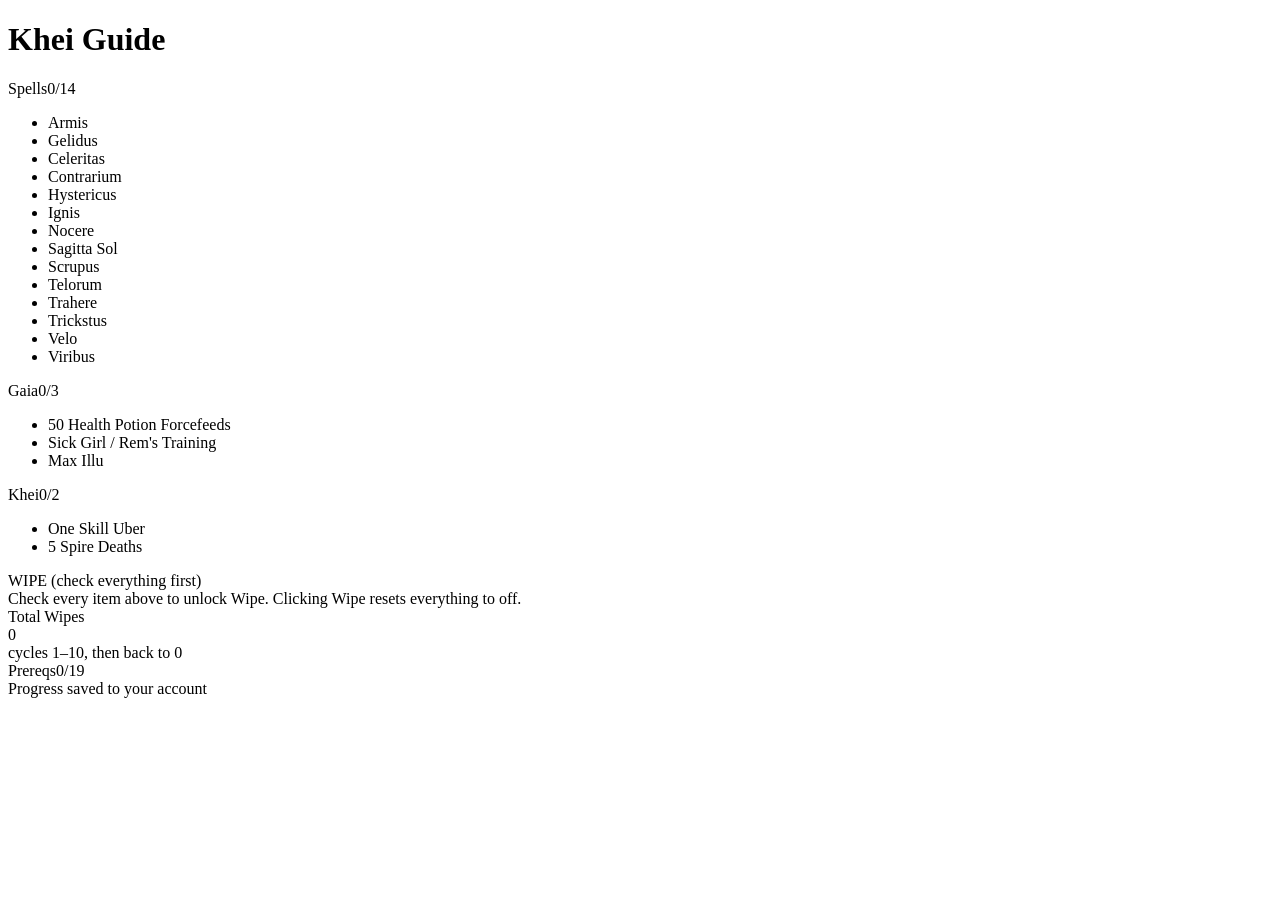
==== index.html @ f72c1b97 "Update index.html" ====
<!DOCTYPE html>
<html lang="en">
<head>
<meta charset="UTF-8">
<title>Khei Guide</title>
<link rel="stylesheet" href="style.css">
</head>
<body>
<div class="page">
  <h1>Khei Guide</h1>
  <div class="layout">

    <div class="card">
      <div class="card-header"><span>Spells</span><span id="spellsCount">0/0</span></div>
      <ul class="rows" id="spellsList"></ul>
    </div>

    <div class="card">
      <div class="card-header"><span>Gaia</span><span id="gaiaCount">0/0</span></div>
      <ul class="rows" id="gaiaList"></ul>
    </div>

    <div class="card">
      <div class="card-header"><span>Khei</span><span id="kheiCount">0/0</span></div>
      <ul class="rows" id="kheiList"></ul>
      <div class="row wipe-row disabled" id="wipeRow">
        <span class="label">WIPE (check everything first)</span>
        <div class="checkbox" id="wipeBox"></div>
      </div>
      <div class="hint">Check every item above to unlock Wipe. Clicking Wipe resets everything to off.</div>
    </div>

    <div class="counter-card">
      <div class="cap">Total Wipes</div>
      <div class="counter-num" id="wipeCounter">0</div>
      <div class="counter-sub">cycles 1&ndash;10, then back to 0</div>
      <div class="progress-wrap">
        <div class="progress-label"><span>Prereqs</span><span id="progressText">0/0</span></div>
        <div class="bar-bg"><div class="bar-fill" id="progressBar"></div></div>
      </div>
      <div class="save-status" id="saveStatus">Loading...</div>
    </div>

  </div>
</div>

<script>
  const spells = [
    ["Armis", false], ["Gelidus", false], ["Celeritas", false], ["Contrarium", false],
    ["Hystericus", false], ["Ignis", false], ["Nocere", false], ["Sagitta Sol", false],
    ["Scrupus", false], ["Telorum", false], ["Trahere", false], ["Trickstus", false],
    ["Velo", false], ["Viribus", false]
  ];
  const gaia = [
    ["50 Health Potion Forcefeeds", false],
    ["Sick Girl / Rem's Training", false],
    ["Max Illu", false]
  ];
  const khei = [
    ["One Skill Uber", false],
    ["5 Spire Deaths", false]
  ];

  let wipeCount = 0;
  const STORAGE_KEY = "khei-guide-state";
  let saveTimer = null;

  function scheduleSave(){
    clearTimeout(saveTimer);
    setStatus("Saving...");
    saveTimer = setTimeout(saveState, 250);
  }

  async function saveState(){
    const state = { spells, gaia, khei, wipeCount };
    try{
      const result = await window.storage.set(STORAGE_KEY, JSON.stringify(state), false);
      setStatus(result ? "Progress saved" : "Save failed - will retry on next change");
    }catch(e){
      console.error("Save failed:", e);
      setStatus("Save failed - will retry on next change");
    }
  }

  async function loadState(){
    try{
      const result = await window.storage.get(STORAGE_KEY, false);
      if(result && result.value){
        const state = JSON.parse(result.value);
        applyLoaded(spells, state.spells);
        applyLoaded(gaia, state.gaia);
        applyLoaded(khei, state.khei);
        if(typeof state.wipeCount === "number") wipeCount = state.wipeCount;
      }
    }catch(e){
      // no saved state yet for this person, or fetch failed - start fresh
      console.log("No saved state found, starting fresh.");
    }
  }

  function applyLoaded(target, saved){
    if(!Array.isArray(saved)) return;
    saved.forEach(([name, checked]) => {
      const match = target.find(i => i[0] === name);
      if(match) match[1] = !!checked;
    });
  }

  function buildList(containerId, items, countId){
    const ul = document.getElementById(containerId);
    items.forEach((item, idx) => {
      const li = document.createElement("li");
      li.className = "row" + (item[1] ? " checked" : "");
      li.dataset.idx = idx;
      li.innerHTML = `<span class="label">${item[0]}</span><div class="checkbox"></div>`;
      li.addEventListener("click", () => {
        item[1] = !item[1];
        li.classList.toggle("checked", item[1]);
        refresh();
        scheduleSave();
      });
      ul.appendChild(li);
    });
    updateCount(items, countId);
  }

  function updateCount(items, countId){
    const done = items.filter(i => i[1]).length;
    document.getElementById(countId).textContent = `${done}/${items.length}`;
  }

  function allChecked(){
    return spells.every(i => i[1]) && gaia.every(i => i[1]) && khei.every(i => i[1]);
  }

  function totalPrereqs(){
    return spells.length + gaia.length + khei.length;
  }
  function doneCount(){
    return spells.filter(i=>i[1]).length + gaia.filter(i=>i[1]).length + khei.filter(i=>i[1]).length;
  }

  function refresh(){
    updateCount(spells, "spellsCount");
    updateCount(gaia, "gaiaCount");
    updateCount(khei, "kheiCount");

    const wipeRow = document.getElementById("wipeRow");
    const ready = allChecked();
    wipeRow.classList.toggle("disabled", !ready);
    wipeRow.classList.toggle("ready", ready);

    const done = doneCount();
    const total = totalPrereqs();
    document.getElementById("progressText").textContent = `${done}/${total}`;
    document.getElementById("progressBar").style.width = (total ? (done/total*100) : 0) + "%";
  }

  document.getElementById("wipeRow").addEventListener("click", () => {
    if (!allChecked()) return;

    // reset everything
    [...spells, ...gaia, ...khei].forEach(item => item[1] = false);
    document.querySelectorAll(".rows .row").forEach(li => li.classList.remove("checked"));

    // increment counter, wrap 1-10 -> 0
    wipeCount = wipeCount + 1;
    if (wipeCount > 10) wipeCount = 0;
    const counterEl = document.getElementById("wipeCounter");
    counterEl.textContent = wipeCount;
    counterEl.classList.remove("flash");
    void counterEl.offsetWidth; // restart animation
    counterEl.classList.add("flash");

    refresh();
    scheduleSave();
  });

  function setStatus(text){
    const el = document.getElementById("saveStatus");
    if(el) el.textContent = text;
  }

  async function init(){
    setStatus("Loading your progress...");
    await loadState();

    buildList("spellsList", spells, "spellsCount");
    buildList("gaiaList", gaia, "gaiaCount");
    buildList("kheiList", khei, "kheiCount");
    document.getElementById("wipeCounter").textContent = wipeCount;
    refresh();
    setStatus("Progress saved to your account");
  }

  init();
</script>
</body>
</html>
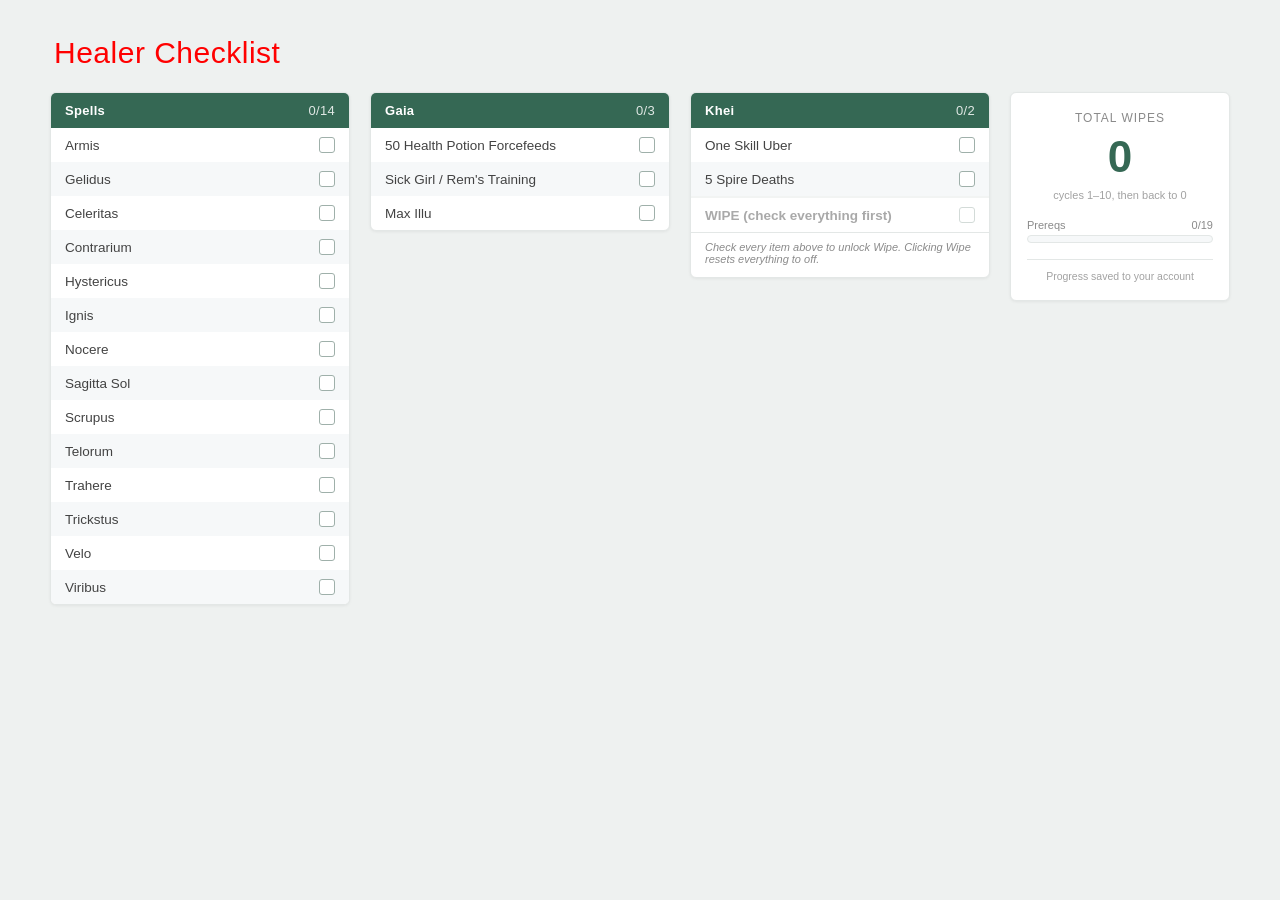
==== commit 8c87b2f8: "Update index.html" ====
--- a/index.html
+++ b/index.html
@@ -2,12 +2,12 @@
 <html lang="en">
 <head>
 <meta charset="UTF-8">
-<title>Khei Guide</title>
+<title>Healer Checklist</title>
 <link rel="stylesheet" href="style.css">
 </head>
 <body>
 <div class="page">
-  <h1>Khei Guide</h1>
+  <h1>Healer Checklist</h1>
   <div class="layout">
 
     <div class="card">
--- a/style.css
+++ b/style.css
@@ -0,0 +1,193 @@
+:root{
+  --teal: #356854;
+  --teal-dark: #2a5344;
+  --red: #ff0000;
+  --gray-text: #434343;
+  --stripe: #f6f8f9;
+  --border: #e3e7e6;
+  --gold: #c8963e;
+}
+*{box-sizing:border-box;}
+body{
+  margin:0;
+  padding:36px 24px 60px;
+  background:#eef1f0;
+  font-family: Arial, Helvetica, sans-serif;
+  color: var(--gray-text);
+  display:flex;
+  justify-content:center;
+}
+.page{
+  width:100%;
+  max-width:1180px;
+}
+h1{
+  color:var(--red);
+  font-size:30px;
+  font-weight:400;
+  margin:0 0 22px 4px;
+  letter-spacing:0.5px;
+}
+.layout{
+  display:grid;
+  grid-template-columns: 1fr 1fr 1fr 220px;
+  gap:20px;
+  align-items:start;
+}
+@media (max-width: 980px){
+  .layout{ grid-template-columns: 1fr; }
+}
+.card{
+  background:#fff;
+  border:1px solid var(--border);
+  border-radius:6px;
+  overflow:hidden;
+  box-shadow: 0 1px 3px rgba(0,0,0,0.06);
+}
+.card-header{
+  background:var(--teal);
+  color:#fff;
+  font-size:13px;
+  font-weight:bold;
+  letter-spacing:0.3px;
+  padding:10px 14px;
+  display:flex;
+  justify-content:space-between;
+}
+.card-header span:last-child{
+  opacity:0.85;
+  font-weight:normal;
+}
+ul.rows{
+  list-style:none;
+  margin:0;
+  padding:0;
+}
+.row{
+  display:flex;
+  align-items:center;
+  justify-content:space-between;
+  padding:9px 14px;
+  font-size:13.5px;
+  cursor:pointer;
+  user-select:none;
+}
+.row:nth-child(even){ background:var(--stripe); }
+.row:hover{ background:#eaf1ee; }
+.row.checked .label{ color:#7c8b86; text-decoration: line-through; }
+.checkbox{
+  width:16px;
+  height:16px;
+  border:1.5px solid #9fb0aa;
+  border-radius:3px;
+  flex-shrink:0;
+  margin-left:10px;
+  position:relative;
+  background:#fff;
+  transition: background .12s ease, border-color .12s ease;
+}
+.row.checked .checkbox{
+  background:var(--teal);
+  border-color:var(--teal);
+}
+.row.checked .checkbox::after{
+  content:"";
+  position:absolute;
+  left:4px; top:1px;
+  width:5px; height:9px;
+  border:solid #fff;
+  border-width:0 2px 2px 0;
+  transform:rotate(45deg);
+}
+.label{ flex:1; padding-right:8px; }
+
+/* Wipe row styling */
+.wipe-row{
+  border-top:2px solid var(--border);
+  font-weight:bold;
+}
+.wipe-row .label{ color:var(--gray-text); }
+.wipe-row.disabled{
+  cursor:not-allowed;
+  opacity:0.45;
+}
+.wipe-row.disabled:hover{ background:inherit; }
+.wipe-row.ready .checkbox{
+  border-color: var(--gold);
+}
+.wipe-row.ready:hover{ background:#fff6e6; }
+
+.hint{
+  font-size:11px;
+  padding:8px 14px 12px;
+  color:#8a8a8a;
+  font-style:italic;
+  border-top:1px solid var(--border);
+}
+
+/* Counter panel */
+.counter-card{
+  background:#fff;
+  border:1px solid var(--border);
+  border-radius:6px;
+  padding:18px 16px;
+  text-align:center;
+  box-shadow: 0 1px 3px rgba(0,0,0,0.06);
+}
+.counter-card .cap{
+  font-size:12px;
+  text-transform:uppercase;
+  letter-spacing:1px;
+  color:#8a8a8a;
+  margin-bottom:10px;
+}
+.counter-num{
+  font-size:44px;
+  font-weight:bold;
+  color:var(--teal);
+  line-height:1;
+}
+.counter-sub{
+  font-size:11px;
+  color:#a2a2a2;
+  margin-top:10px;
+}
+.progress-wrap{
+  margin-top:18px;
+  text-align:left;
+}
+.progress-label{
+  font-size:11px;
+  color:#8a8a8a;
+  margin-bottom:4px;
+  display:flex;
+  justify-content:space-between;
+}
+.bar-bg{
+  height:8px;
+  background:var(--stripe);
+  border-radius:4px;
+  overflow:hidden;
+  border:1px solid var(--border);
+}
+.bar-fill{
+  height:100%;
+  background:var(--teal);
+  width:0%;
+  transition: width .2s ease;
+}
+.flash{
+  animation: flashpop .5s ease;
+}
+.save-status{
+  margin-top:16px;
+  font-size:10.5px;
+  color:#a2a2a2;
+  border-top:1px solid var(--border);
+  padding-top:10px;
+}
+@keyframes flashpop{
+  0%{ transform:scale(1); }
+  30%{ transform:scale(1.18); color:var(--gold); }
+  100%{ transform:scale(1); }
+}
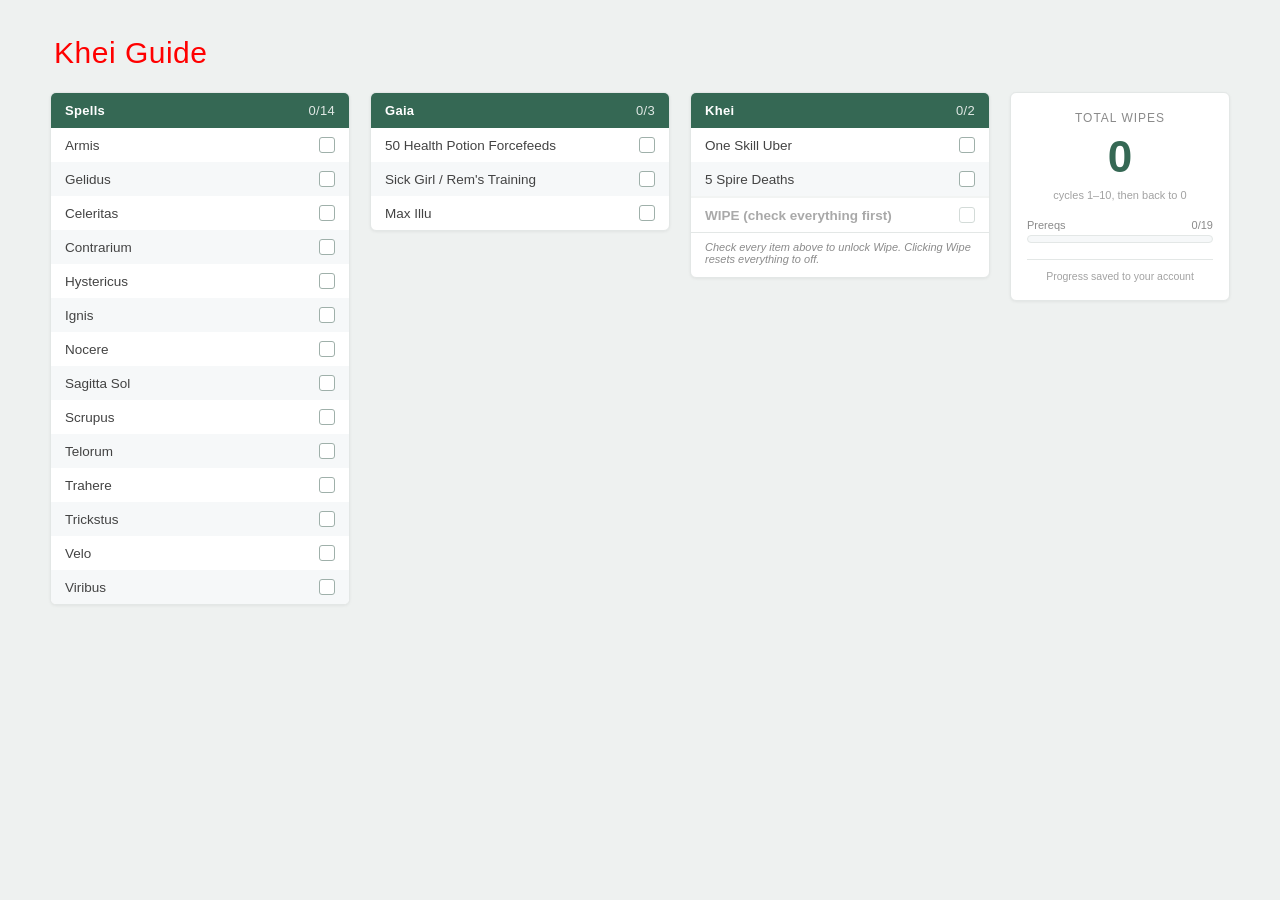
==== commit 6c70061b: "Update index.html" ====
--- a/index.html
+++ b/index.html
@@ -2,12 +2,12 @@
 <html lang="en">
 <head>
 <meta charset="UTF-8">
-<title>Healer Checklist</title>
+<title>Khei Guide</title>
 <link rel="stylesheet" href="style.css">
 </head>
 <body>
 <div class="page">
-  <h1>Healer Checklist</h1>
+  <h1>Khei Guide</h1>
   <div class="layout">
 
     <div class="card">
@@ -71,29 +71,29 @@
     saveTimer = setTimeout(saveState, 250);
   }
 
-  async function saveState(){
+  function saveState(){
     const state = { spells, gaia, khei, wipeCount };
     try{
-      const result = await window.storage.set(STORAGE_KEY, JSON.stringify(state), false);
-      setStatus(result ? "Progress saved" : "Save failed - will retry on next change");
+      localStorage.setItem(STORAGE_KEY, JSON.stringify(state));
+      setStatus("Progress saved");
     }catch(e){
       console.error("Save failed:", e);
       setStatus("Save failed - will retry on next change");
     }
   }
 
-  async function loadState(){
+  function loadState(){
     try{
-      const result = await window.storage.get(STORAGE_KEY, false);
-      if(result && result.value){
-        const state = JSON.parse(result.value);
+      const raw = localStorage.getItem(STORAGE_KEY);
+      if(raw){
+        const state = JSON.parse(raw);
         applyLoaded(spells, state.spells);
         applyLoaded(gaia, state.gaia);
         applyLoaded(khei, state.khei);
         if(typeof state.wipeCount === "number") wipeCount = state.wipeCount;
       }
     }catch(e){
-      // no saved state yet for this person, or fetch failed - start fresh
+      // no saved state yet for this browser, or parse failed - start fresh
       console.log("No saved state found, starting fresh.");
     }
   }
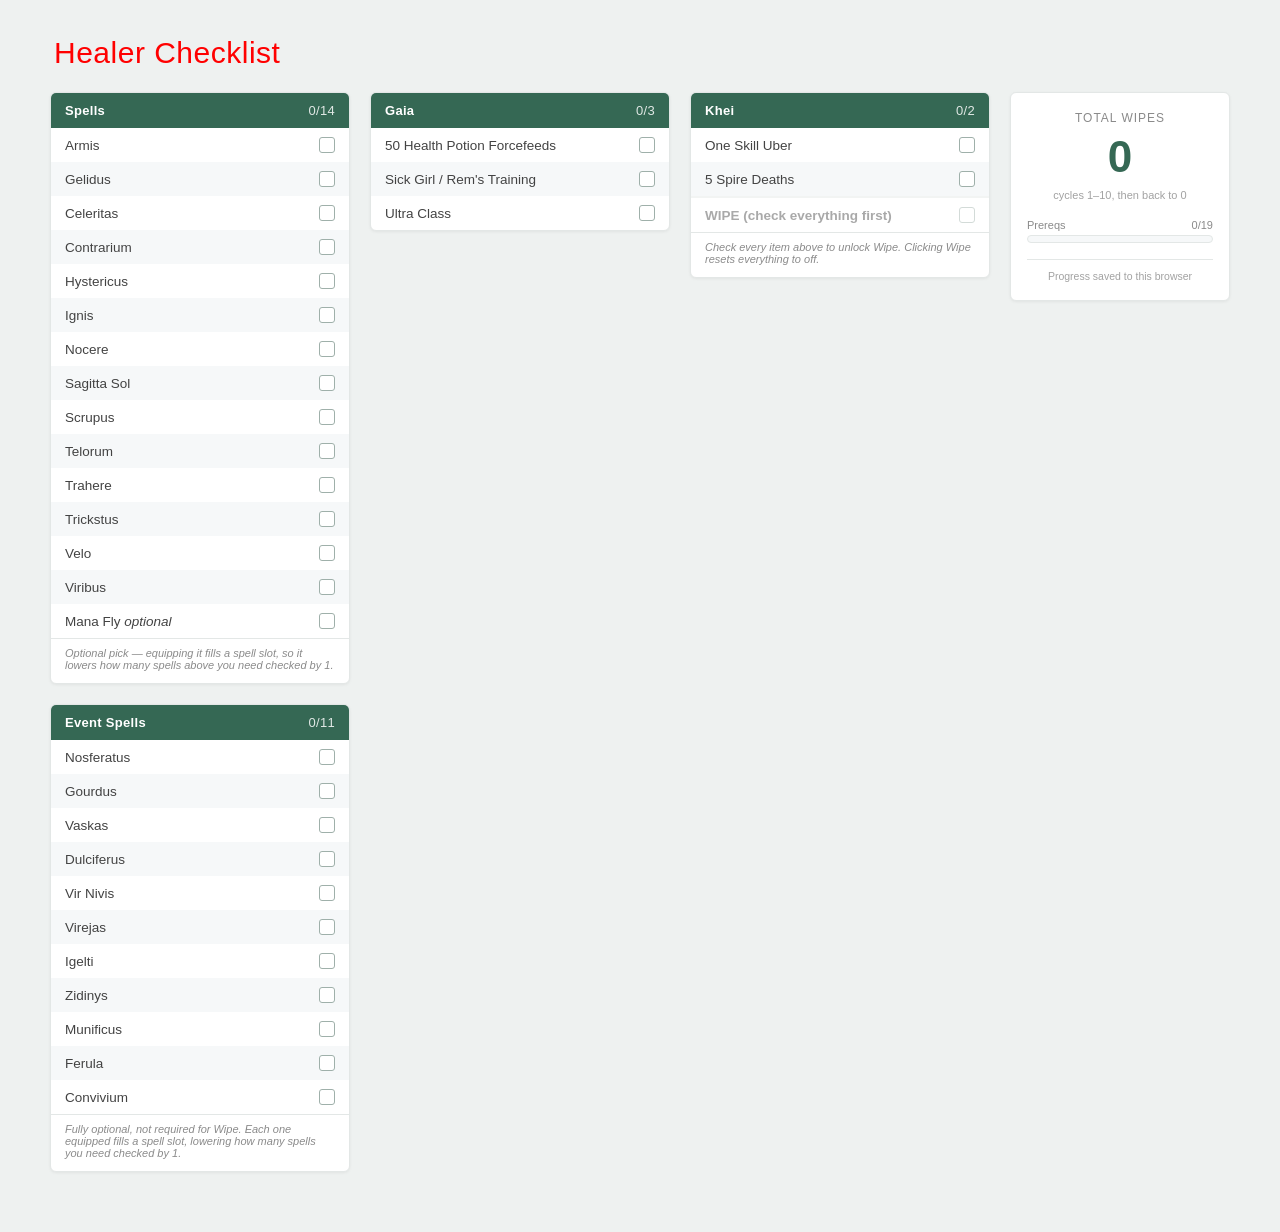
==== commit 2b4d831a: "Update index.html" ====
--- a/index.html
+++ b/index.html
@@ -2,25 +2,30 @@
 <html lang="en">
 <head>
 <meta charset="UTF-8">
-<title>Khei Guide</title>
+<title>Healer Checklist</title>
 <link rel="stylesheet" href="style.css">
 </head>
 <body>
 <div class="page">
-  <h1>Khei Guide</h1>
+  <h1>Healer Checklist</h1>
   <div class="layout">
 
-    <div class="card">
+    <div class="card card-spells">
       <div class="card-header"><span>Spells</span><span id="spellsCount">0/0</span></div>
       <ul class="rows" id="spellsList"></ul>
-    </div>
-
-    <div class="card">
+      <div class="row optional-row" id="manaFlyRow">
+        <span class="label">Mana Fly <em class="badge">optional</em></span>
+        <div class="checkbox" id="manaFlyBox"></div>
+      </div>
+      <div class="hint">Optional pick — equipping it fills a spell slot, so it lowers how many spells above you need checked by 1.</div>
+    </div>
+
+    <div class="card card-gaia">
       <div class="card-header"><span>Gaia</span><span id="gaiaCount">0/0</span></div>
       <ul class="rows" id="gaiaList"></ul>
     </div>
 
-    <div class="card">
+    <div class="card card-khei">
       <div class="card-header"><span>Khei</span><span id="kheiCount">0/0</span></div>
       <ul class="rows" id="kheiList"></ul>
       <div class="row wipe-row disabled" id="wipeRow">
@@ -41,6 +46,12 @@
       <div class="save-status" id="saveStatus">Loading...</div>
     </div>
 
+    <div class="card card-event-spells">
+      <div class="card-header"><span>Event Spells</span><span id="eventSpellsCount">0/0</span></div>
+      <ul class="rows" id="eventSpellsList"></ul>
+      <div class="hint">Fully optional, not required for Wipe. Each one equipped fills a spell slot, lowering how many spells you need checked by 1.</div>
+    </div>
+
   </div>
 </div>
 
@@ -54,15 +65,30 @@
   const gaia = [
     ["50 Health Potion Forcefeeds", false],
     ["Sick Girl / Rem's Training", false],
-    ["Max Illu", false]
+    ["Ultra Class", false]
   ];
   const khei = [
     ["One Skill Uber", false],
     ["5 Spire Deaths", false]
   ];
-
+  const eventSpells = [
+    ["Nosferatus", false],
+    ["Gourdus", false],
+    ["Vaskas", false],
+    ["Dulciferus", false],
+    ["Vir Nivis", false],
+    ["Virejas", false],
+    ["Igelti", false],
+    ["Zidinys", false],
+    ["Munificus", false],
+    ["Ferula", false],
+    ["Convivium", false]
+  ];
+
+  const BASE_SPELL_SLOTS = spells.length; // 14 - full loadout size
+  let manaFly = false;
   let wipeCount = 0;
-  const STORAGE_KEY = "khei-guide-state";
+  const STORAGE_KEY = "healer-checklist-state";
   let saveTimer = null;
 
   function scheduleSave(){
@@ -72,7 +98,7 @@
   }
 
   function saveState(){
-    const state = { spells, gaia, khei, wipeCount };
+    const state = { spells, gaia, khei, eventSpells, manaFly, wipeCount };
     try{
       localStorage.setItem(STORAGE_KEY, JSON.stringify(state));
       setStatus("Progress saved");
@@ -90,6 +116,8 @@
         applyLoaded(spells, state.spells);
         applyLoaded(gaia, state.gaia);
         applyLoaded(khei, state.khei);
+        applyLoaded(eventSpells, state.eventSpells);
+        if(typeof state.manaFly === "boolean") manaFly = state.manaFly;
         if(typeof state.wipeCount === "number") wipeCount = state.wipeCount;
       }
     }catch(e){
@@ -99,14 +127,14 @@
   }
 
   function applyLoaded(target, saved){
-    if(!Array.isArray(saved)) return;
+    if(!Array.isArray(target) || !Array.isArray(saved)) return;
     saved.forEach(([name, checked]) => {
       const match = target.find(i => i[0] === name);
       if(match) match[1] = !!checked;
     });
   }
 
-  function buildList(containerId, items, countId){
+  function buildList(containerId, items, countId, onToggle){
     const ul = document.getElementById(containerId);
     items.forEach((item, idx) => {
       const li = document.createElement("li");
@@ -118,6 +146,7 @@
         li.classList.toggle("checked", item[1]);
         refresh();
         scheduleSave();
+        if(onToggle) onToggle();
       });
       ul.appendChild(li);
     });
@@ -129,21 +158,42 @@
     document.getElementById(countId).textContent = `${done}/${items.length}`;
   }
 
+  // how many event spells / mana fly are eating into the 14 base slots
+  function slotsUsedElsewhere(){
+    return eventSpells.filter(i => i[1]).length + (manaFly ? 1 : 0);
+  }
+
+  function requiredBaseCount(){
+    return Math.max(0, BASE_SPELL_SLOTS - slotsUsedElsewhere());
+  }
+
+  function baseCheckedCount(){
+    return spells.filter(i => i[1]).length;
+  }
+
   function allChecked(){
-    return spells.every(i => i[1]) && gaia.every(i => i[1]) && khei.every(i => i[1]);
+    return baseCheckedCount() >= requiredBaseCount()
+      && gaia.every(i => i[1])
+      && khei.every(i => i[1]);
   }
 
   function totalPrereqs(){
-    return spells.length + gaia.length + khei.length;
+    return requiredBaseCount() + gaia.length + khei.length;
   }
   function doneCount(){
-    return spells.filter(i=>i[1]).length + gaia.filter(i=>i[1]).length + khei.filter(i=>i[1]).length;
+    const baseDone = Math.min(baseCheckedCount(), requiredBaseCount());
+    return baseDone + gaia.filter(i=>i[1]).length + khei.filter(i=>i[1]).length;
   }
 
   function refresh(){
-    updateCount(spells, "spellsCount");
+    const required = requiredBaseCount();
+    document.getElementById("spellsCount").textContent = `${baseCheckedCount()}/${required}`;
     updateCount(gaia, "gaiaCount");
     updateCount(khei, "kheiCount");
+    updateCount(eventSpells, "eventSpellsCount");
+
+    const manaFlyRow = document.getElementById("manaFlyRow");
+    manaFlyRow.classList.toggle("checked", manaFly);
 
     const wipeRow = document.getElementById("wipeRow");
     const ready = allChecked();
@@ -153,15 +203,23 @@
     const done = doneCount();
     const total = totalPrereqs();
     document.getElementById("progressText").textContent = `${done}/${total}`;
-    document.getElementById("progressBar").style.width = (total ? (done/total*100) : 0) + "%";
-  }
+    document.getElementById("progressBar").style.width = (total ? (done/total*100) : 100) + "%";
+  }
+
+  document.getElementById("manaFlyRow").addEventListener("click", () => {
+    manaFly = !manaFly;
+    refresh();
+    scheduleSave();
+  });
 
   document.getElementById("wipeRow").addEventListener("click", () => {
     if (!allChecked()) return;
 
-    // reset everything
-    [...spells, ...gaia, ...khei].forEach(item => item[1] = false);
+    // reset everything (event spells and mana fly reset too, since it's a full loadout wipe)
+    [...spells, ...gaia, ...khei, ...eventSpells].forEach(item => item[1] = false);
+    manaFly = false;
     document.querySelectorAll(".rows .row").forEach(li => li.classList.remove("checked"));
+    document.getElementById("manaFlyRow").classList.remove("checked");
 
     // increment counter, wrap 1-10 -> 0
     wipeCount = wipeCount + 1;
@@ -181,16 +239,17 @@
     if(el) el.textContent = text;
   }
 
-  async function init(){
+  function init(){
     setStatus("Loading your progress...");
-    await loadState();
+    loadState();
 
     buildList("spellsList", spells, "spellsCount");
     buildList("gaiaList", gaia, "gaiaCount");
     buildList("kheiList", khei, "kheiCount");
+    buildList("eventSpellsList", eventSpells, "eventSpellsCount");
     document.getElementById("wipeCounter").textContent = wipeCount;
     refresh();
-    setStatus("Progress saved to your account");
+    setStatus("Progress saved to this browser");
   }
 
   init();
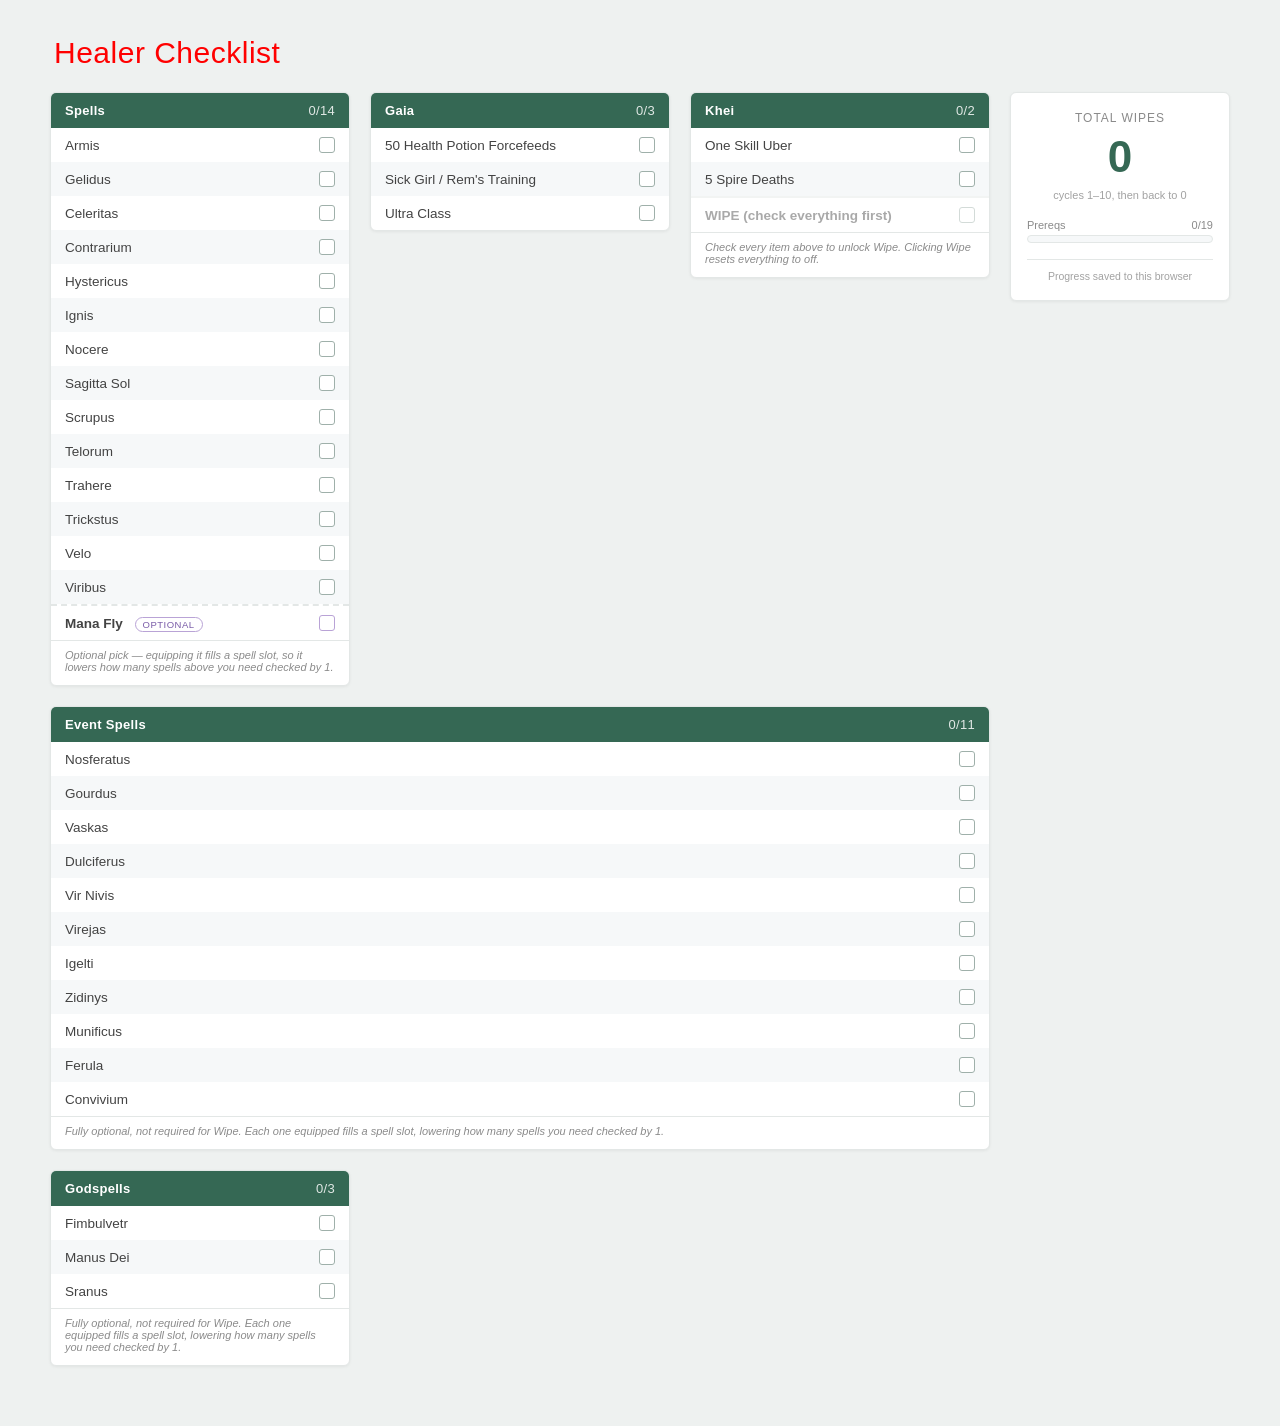
==== commit ec66ff98: "Update index.html" ====
--- a/index.html
+++ b/index.html
@@ -49,6 +49,12 @@
     <div class="card card-event-spells">
       <div class="card-header"><span>Event Spells</span><span id="eventSpellsCount">0/0</span></div>
       <ul class="rows" id="eventSpellsList"></ul>
+      <div class="hint">Fully optional, not required for Wipe. Each one equipped fills a spell slot, lowering how many spells you need checked by 1.</div>
+    </div>
+
+    <div class="card card-godspells">
+      <div class="card-header"><span>Godspells</span><span id="godspellsCount">0/0</span></div>
+      <ul class="rows" id="godspellsList"></ul>
       <div class="hint">Fully optional, not required for Wipe. Each one equipped fills a spell slot, lowering how many spells you need checked by 1.</div>
     </div>
 
@@ -84,6 +90,11 @@
     ["Ferula", false],
     ["Convivium", false]
   ];
+  const godspells = [
+    ["Fimbulvetr", false],
+    ["Manus Dei", false],
+    ["Sranus", false]
+  ];
 
   const BASE_SPELL_SLOTS = spells.length; // 14 - full loadout size
   let manaFly = false;
@@ -98,7 +109,7 @@
   }
 
   function saveState(){
-    const state = { spells, gaia, khei, eventSpells, manaFly, wipeCount };
+    const state = { spells, gaia, khei, eventSpells, godspells, manaFly, wipeCount };
     try{
       localStorage.setItem(STORAGE_KEY, JSON.stringify(state));
       setStatus("Progress saved");
@@ -117,6 +128,7 @@
         applyLoaded(gaia, state.gaia);
         applyLoaded(khei, state.khei);
         applyLoaded(eventSpells, state.eventSpells);
+        applyLoaded(godspells, state.godspells);
         if(typeof state.manaFly === "boolean") manaFly = state.manaFly;
         if(typeof state.wipeCount === "number") wipeCount = state.wipeCount;
       }
@@ -158,9 +170,9 @@
     document.getElementById(countId).textContent = `${done}/${items.length}`;
   }
 
-  // how many event spells / mana fly are eating into the 14 base slots
+  // how many event spells / godspells / mana fly are eating into the 14 base slots
   function slotsUsedElsewhere(){
-    return eventSpells.filter(i => i[1]).length + (manaFly ? 1 : 0);
+    return eventSpells.filter(i => i[1]).length + godspells.filter(i => i[1]).length + (manaFly ? 1 : 0);
   }
 
   function requiredBaseCount(){
@@ -191,6 +203,7 @@
     updateCount(gaia, "gaiaCount");
     updateCount(khei, "kheiCount");
     updateCount(eventSpells, "eventSpellsCount");
+    updateCount(godspells, "godspellsCount");
 
     const manaFlyRow = document.getElementById("manaFlyRow");
     manaFlyRow.classList.toggle("checked", manaFly);
@@ -215,8 +228,8 @@
   document.getElementById("wipeRow").addEventListener("click", () => {
     if (!allChecked()) return;
 
-    // reset everything (event spells and mana fly reset too, since it's a full loadout wipe)
-    [...spells, ...gaia, ...khei, ...eventSpells].forEach(item => item[1] = false);
+    // reset everything (event spells, godspells, and mana fly reset too, since it's a full loadout wipe)
+    [...spells, ...gaia, ...khei, ...eventSpells, ...godspells].forEach(item => item[1] = false);
     manaFly = false;
     document.querySelectorAll(".rows .row").forEach(li => li.classList.remove("checked"));
     document.getElementById("manaFlyRow").classList.remove("checked");
@@ -247,6 +260,7 @@
     buildList("gaiaList", gaia, "gaiaCount");
     buildList("kheiList", khei, "kheiCount");
     buildList("eventSpellsList", eventSpells, "eventSpellsCount");
+    buildList("godspellsList", godspells, "godspellsCount");
     document.getElementById("wipeCounter").textContent = wipeCount;
     refresh();
     setStatus("Progress saved to this browser");
--- a/style.css
+++ b/style.css
@@ -31,11 +31,21 @@
 .layout{
   display:grid;
   grid-template-columns: 1fr 1fr 1fr 220px;
+  grid-auto-rows: auto;
   gap:20px;
   align-items:start;
 }
+.card-spells{ grid-column: 1; grid-row: 1; }
+.card-gaia{ grid-column: 2; grid-row: 1; }
+.card-khei{ grid-column: 3; grid-row: 1; }
+.counter-card{ grid-column: 4; grid-row: 1 / span 2; }
+.card-event-spells{ grid-column: 1 / span 3; grid-row: 2; }
 @media (max-width: 980px){
   .layout{ grid-template-columns: 1fr; }
+  .card-spells, .card-gaia, .card-khei, .counter-card, .card-event-spells{
+    grid-column: auto;
+    grid-row: auto;
+  }
 }
 .card{
   background:#fff;
@@ -125,6 +135,31 @@
   border-top:1px solid var(--border);
 }
 
+/* Optional rows: Mana Fly, Event Spells */
+.optional-row{
+  border-top:2px dashed var(--border);
+  font-weight:bold;
+}
+.optional-row .checkbox{
+  border-color:#b9a3d6;
+}
+.optional-row.checked .checkbox{
+  background:#7a5ca8;
+  border-color:#7a5ca8;
+}
+.badge{
+  font-style:normal;
+  font-weight:normal;
+  font-size:9.5px;
+  text-transform:uppercase;
+  letter-spacing:0.5px;
+  color:#7a5ca8;
+  border:1px solid #b9a3d6;
+  border-radius:10px;
+  padding:1px 7px;
+  margin-left:8px;
+}
+
 /* Counter panel */
 .counter-card{
   background:#fff;
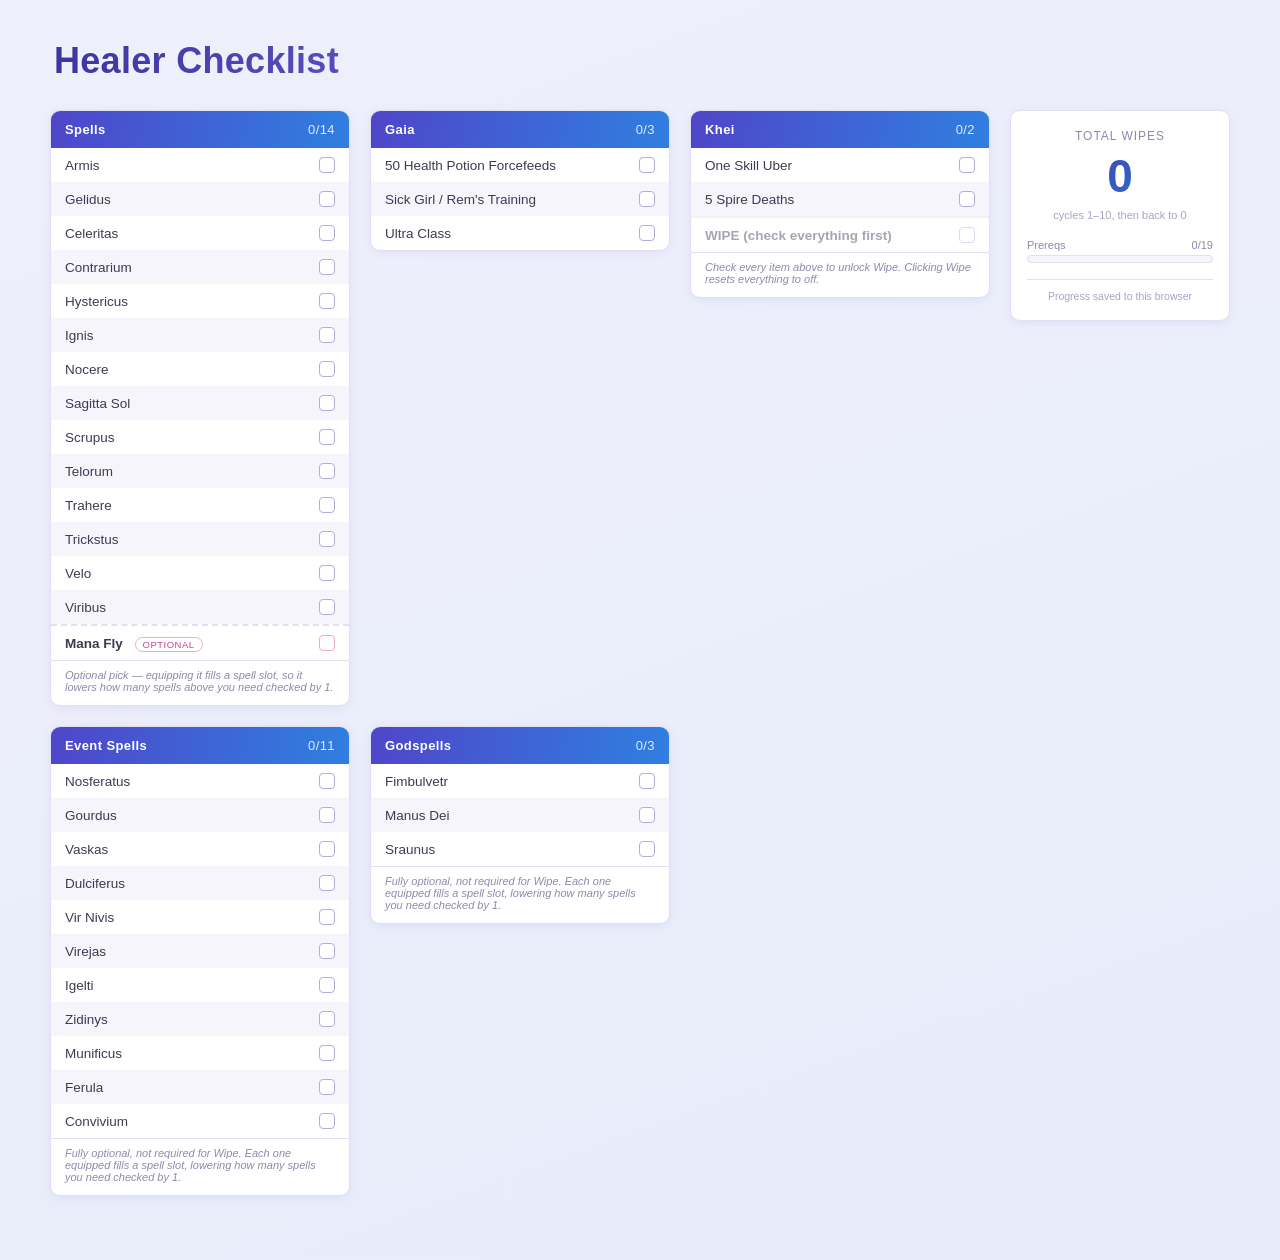
==== commit cfbd1fbe: "Update index.html" ====
--- a/index.html
+++ b/index.html
@@ -93,7 +93,7 @@
   const godspells = [
     ["Fimbulvetr", false],
     ["Manus Dei", false],
-    ["Sranus", false]
+    ["Sraunus", false]
   ];
 
   const BASE_SPELL_SLOTS = spells.length; // 14 - full loadout size
--- a/style.css
+++ b/style.css
@@ -1,18 +1,22 @@
 :root{
-  --teal: #356854;
-  --teal-dark: #2a5344;
-  --red: #ff0000;
-  --gray-text: #434343;
-  --stripe: #f6f8f9;
-  --border: #e3e7e6;
+  --primary: #4f46c9;
+  --primary-dark: #3c35a0;
+  --primary-light: #7b71e0;
+  --accent-blue: #2f7fe0;
+  --gray-text: #3d3b52;
+  --stripe: #f6f5fc;
+  --border: #e2dff2;
   --gold: #c8963e;
+  --bg-top: #eef0fb;
+  --bg-bottom: #e7ecfa;
 }
 *{box-sizing:border-box;}
 body{
   margin:0;
-  padding:36px 24px 60px;
-  background:#eef1f0;
-  font-family: Arial, Helvetica, sans-serif;
+  padding:40px 24px 64px;
+  background: linear-gradient(160deg, var(--bg-top), var(--bg-bottom));
+  min-height:100vh;
+  font-family: 'Segoe UI', 'Helvetica Neue', Arial, sans-serif;
   color: var(--gray-text);
   display:flex;
   justify-content:center;
@@ -22,11 +26,14 @@
   max-width:1180px;
 }
 h1{
-  color:var(--red);
-  font-size:30px;
-  font-weight:400;
-  margin:0 0 22px 4px;
-  letter-spacing:0.5px;
+  background: linear-gradient(90deg, var(--primary-dark), var(--primary-light) 60%, var(--accent-blue));
+  -webkit-background-clip: text;
+  background-clip: text;
+  color: transparent;
+  font-size:36px;
+  font-weight:700;
+  margin:0 0 28px 4px;
+  letter-spacing:0.3px;
 }
 .layout{
   display:grid;
@@ -39,10 +46,11 @@
 .card-gaia{ grid-column: 2; grid-row: 1; }
 .card-khei{ grid-column: 3; grid-row: 1; }
 .counter-card{ grid-column: 4; grid-row: 1 / span 2; }
-.card-event-spells{ grid-column: 1 / span 3; grid-row: 2; }
+.card-event-spells{ grid-column: 1; grid-row: 2; }
+.card-godspells{ grid-column: 2; grid-row: 2; }
 @media (max-width: 980px){
   .layout{ grid-template-columns: 1fr; }
-  .card-spells, .card-gaia, .card-khei, .counter-card, .card-event-spells{
+  .card-spells, .card-gaia, .card-khei, .counter-card, .card-event-spells, .card-godspells{
     grid-column: auto;
     grid-row: auto;
   }
@@ -50,17 +58,17 @@
 .card{
   background:#fff;
   border:1px solid var(--border);
-  border-radius:6px;
+  border-radius:10px;
   overflow:hidden;
-  box-shadow: 0 1px 3px rgba(0,0,0,0.06);
+  box-shadow: 0 2px 10px rgba(79, 70, 201, 0.08);
 }
 .card-header{
-  background:var(--teal);
+  background: linear-gradient(100deg, var(--primary), var(--accent-blue));
   color:#fff;
   font-size:13px;
   font-weight:bold;
-  letter-spacing:0.3px;
-  padding:10px 14px;
+  letter-spacing:0.4px;
+  padding:11px 14px;
   display:flex;
   justify-content:space-between;
 }
@@ -83,13 +91,13 @@
   user-select:none;
 }
 .row:nth-child(even){ background:var(--stripe); }
-.row:hover{ background:#eaf1ee; }
-.row.checked .label{ color:#7c8b86; text-decoration: line-through; }
+.row:hover{ background:#e9e7fb; }
+.row.checked .label{ color:#9691b8; text-decoration: line-through; }
 .checkbox{
   width:16px;
   height:16px;
-  border:1.5px solid #9fb0aa;
-  border-radius:3px;
+  border:1.5px solid #b3addd;
+  border-radius:4px;
   flex-shrink:0;
   margin-left:10px;
   position:relative;
@@ -97,8 +105,8 @@
   transition: background .12s ease, border-color .12s ease;
 }
 .row.checked .checkbox{
-  background:var(--teal);
-  border-color:var(--teal);
+  background: linear-gradient(135deg, var(--primary), var(--accent-blue));
+  border-color: var(--primary);
 }
 .row.checked .checkbox::after{
   content:"";
@@ -125,27 +133,27 @@
 .wipe-row.ready .checkbox{
   border-color: var(--gold);
 }
-.wipe-row.ready:hover{ background:#fff6e6; }
+.wipe-row.ready:hover{ background:#fdf3e2; }
 
 .hint{
   font-size:11px;
   padding:8px 14px 12px;
-  color:#8a8a8a;
+  color:#8d89ab;
   font-style:italic;
   border-top:1px solid var(--border);
 }
 
-/* Optional rows: Mana Fly, Event Spells */
+/* Optional rows: Mana Fly, Event Spells, Godspells */
 .optional-row{
   border-top:2px dashed var(--border);
   font-weight:bold;
 }
 .optional-row .checkbox{
-  border-color:#b9a3d6;
+  border-color:#f0a8c9;
 }
 .optional-row.checked .checkbox{
-  background:#7a5ca8;
-  border-color:#7a5ca8;
+  background: linear-gradient(135deg, #d1418f, #f0a8c9);
+  border-color:#d1418f;
 }
 .badge{
   font-style:normal;
@@ -153,8 +161,8 @@
   font-size:9.5px;
   text-transform:uppercase;
   letter-spacing:0.5px;
-  color:#7a5ca8;
-  border:1px solid #b9a3d6;
+  color:#d1418f;
+  border:1px solid #f0a8c9;
   border-radius:10px;
   padding:1px 7px;
   margin-left:8px;
@@ -164,27 +172,30 @@
 .counter-card{
   background:#fff;
   border:1px solid var(--border);
-  border-radius:6px;
+  border-radius:10px;
   padding:18px 16px;
   text-align:center;
-  box-shadow: 0 1px 3px rgba(0,0,0,0.06);
+  box-shadow: 0 2px 10px rgba(79, 70, 201, 0.08);
 }
 .counter-card .cap{
   font-size:12px;
   text-transform:uppercase;
   letter-spacing:1px;
-  color:#8a8a8a;
+  color:#8d89ab;
   margin-bottom:10px;
 }
 .counter-num{
-  font-size:44px;
-  font-weight:bold;
-  color:var(--teal);
+  font-size:46px;
+  font-weight:800;
+  background: linear-gradient(135deg, var(--primary-dark), var(--accent-blue));
+  -webkit-background-clip: text;
+  background-clip: text;
+  color: transparent;
   line-height:1;
 }
 .counter-sub{
   font-size:11px;
-  color:#a2a2a2;
+  color:#a8a4c4;
   margin-top:10px;
 }
 .progress-wrap{
@@ -193,7 +204,7 @@
 }
 .progress-label{
   font-size:11px;
-  color:#8a8a8a;
+  color:#8d89ab;
   margin-bottom:4px;
   display:flex;
   justify-content:space-between;
@@ -207,7 +218,7 @@
 }
 .bar-fill{
   height:100%;
-  background:var(--teal);
+  background: linear-gradient(90deg, var(--primary), var(--accent-blue));
   width:0%;
   transition: width .2s ease;
 }
@@ -217,7 +228,7 @@
 .save-status{
   margin-top:16px;
   font-size:10.5px;
-  color:#a2a2a2;
+  color:#a8a4c4;
   border-top:1px solid var(--border);
   padding-top:10px;
 }
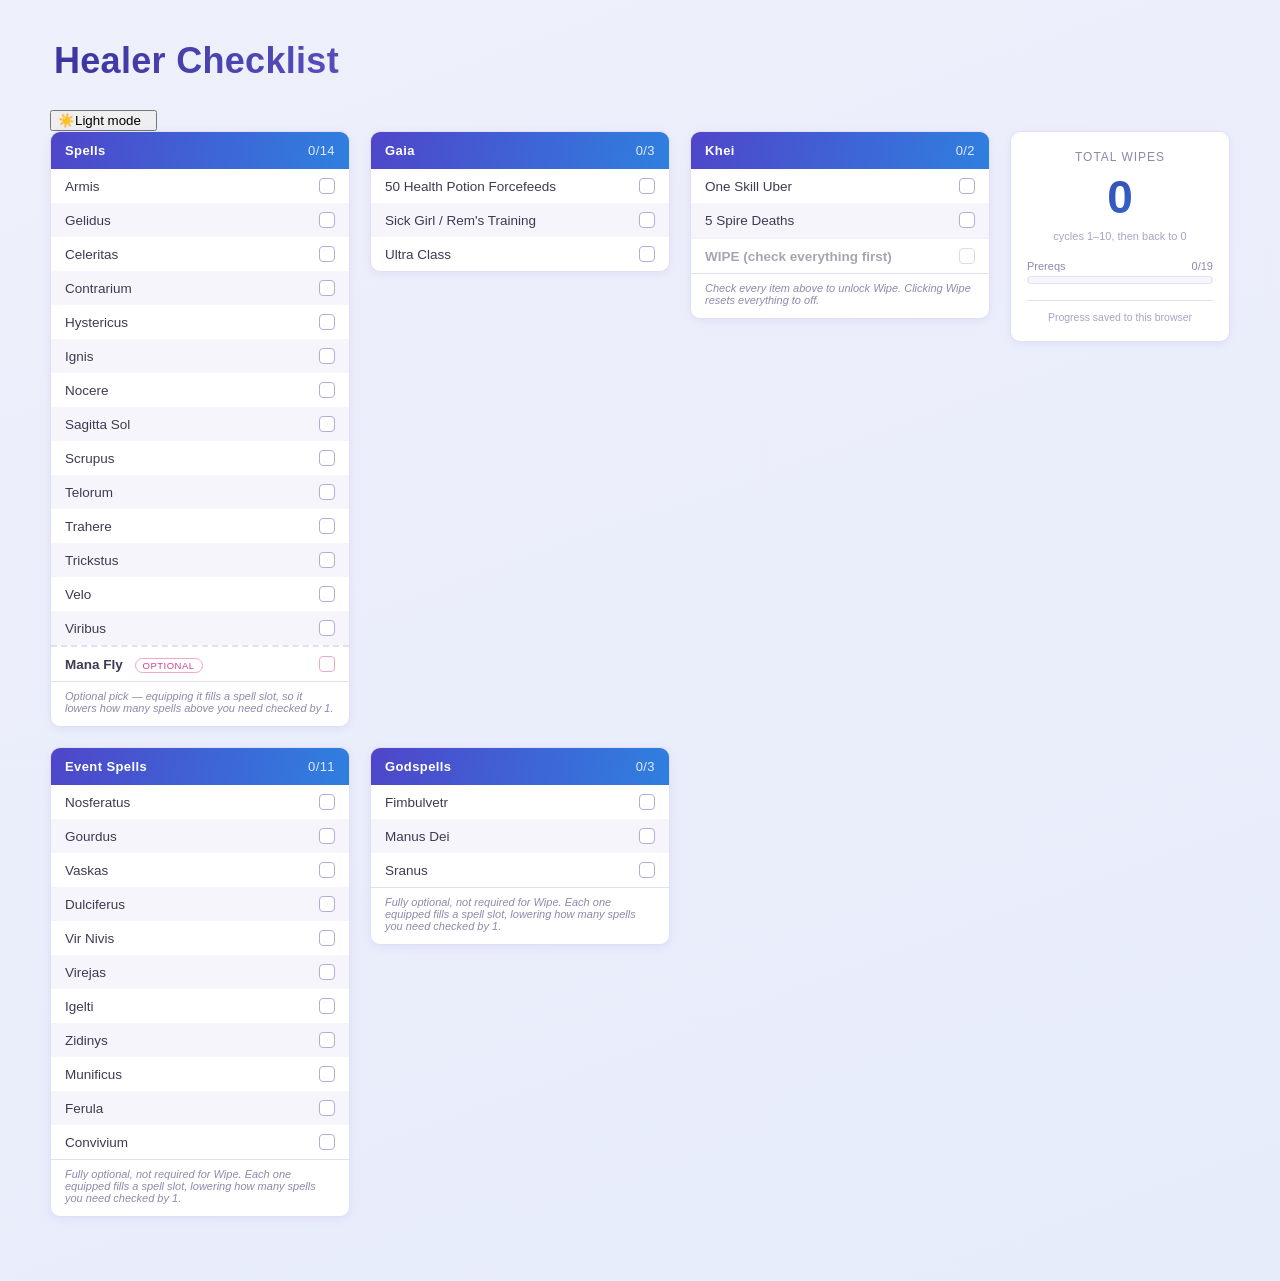
==== commit e65b5a9d: "Update index.html" ====
--- a/index.html
+++ b/index.html
@@ -3,11 +3,26 @@
 <head>
 <meta charset="UTF-8">
 <title>Healer Checklist</title>
+<script>
+  (function(){
+    try{
+      var saved = localStorage.getItem("healer-checklist-theme");
+      document.documentElement.setAttribute("data-theme", saved === "light" ? "light" : "dark");
+    }catch(e){
+      document.documentElement.setAttribute("data-theme", "dark");
+    }
+  })();
+</script>
 <link rel="stylesheet" href="style.css">
 </head>
 <body>
 <div class="page">
-  <h1>Healer Checklist</h1>
+  <div class="top-bar">
+    <h1>Healer Checklist</h1>
+    <button id="themeToggle" class="theme-toggle" title="Toggle dark / light mode">
+      <span class="icon">☀️</span><span class="label">Light mode</span>
+    </button>
+  </div>
   <div class="layout">
 
     <div class="card card-spells">
@@ -93,7 +108,7 @@
   const godspells = [
     ["Fimbulvetr", false],
     ["Manus Dei", false],
-    ["Sraunus", false]
+    ["Sranus", false]
   ];
 
   const BASE_SPELL_SLOTS = spells.length; // 14 - full loadout size
@@ -247,12 +262,39 @@
     scheduleSave();
   });
 
+  const THEME_KEY = "healer-checklist-theme";
+
+  function getTheme(){
+    return document.documentElement.getAttribute("data-theme") || "dark";
+  }
+
+  function applyThemeButton(theme){
+    const btn = document.getElementById("themeToggle");
+    const icon = btn.querySelector(".icon");
+    const label = btn.querySelector(".label");
+    if(theme === "dark"){
+      icon.textContent = "☀️";
+      label.textContent = "Light mode";
+    }else{
+      icon.textContent = "🌙";
+      label.textContent = "Dark mode";
+    }
+  }
+
+  document.getElementById("themeToggle").addEventListener("click", () => {
+    const next = getTheme() === "dark" ? "light" : "dark";
+    document.documentElement.setAttribute("data-theme", next);
+    try{ localStorage.setItem(THEME_KEY, next); }catch(e){ /* ignore */ }
+    applyThemeButton(next);
+  });
+
   function setStatus(text){
     const el = document.getElementById("saveStatus");
     if(el) el.textContent = text;
   }
 
   function init(){
+    applyThemeButton(getTheme());
     setStatus("Loading your progress...");
     loadState();
 
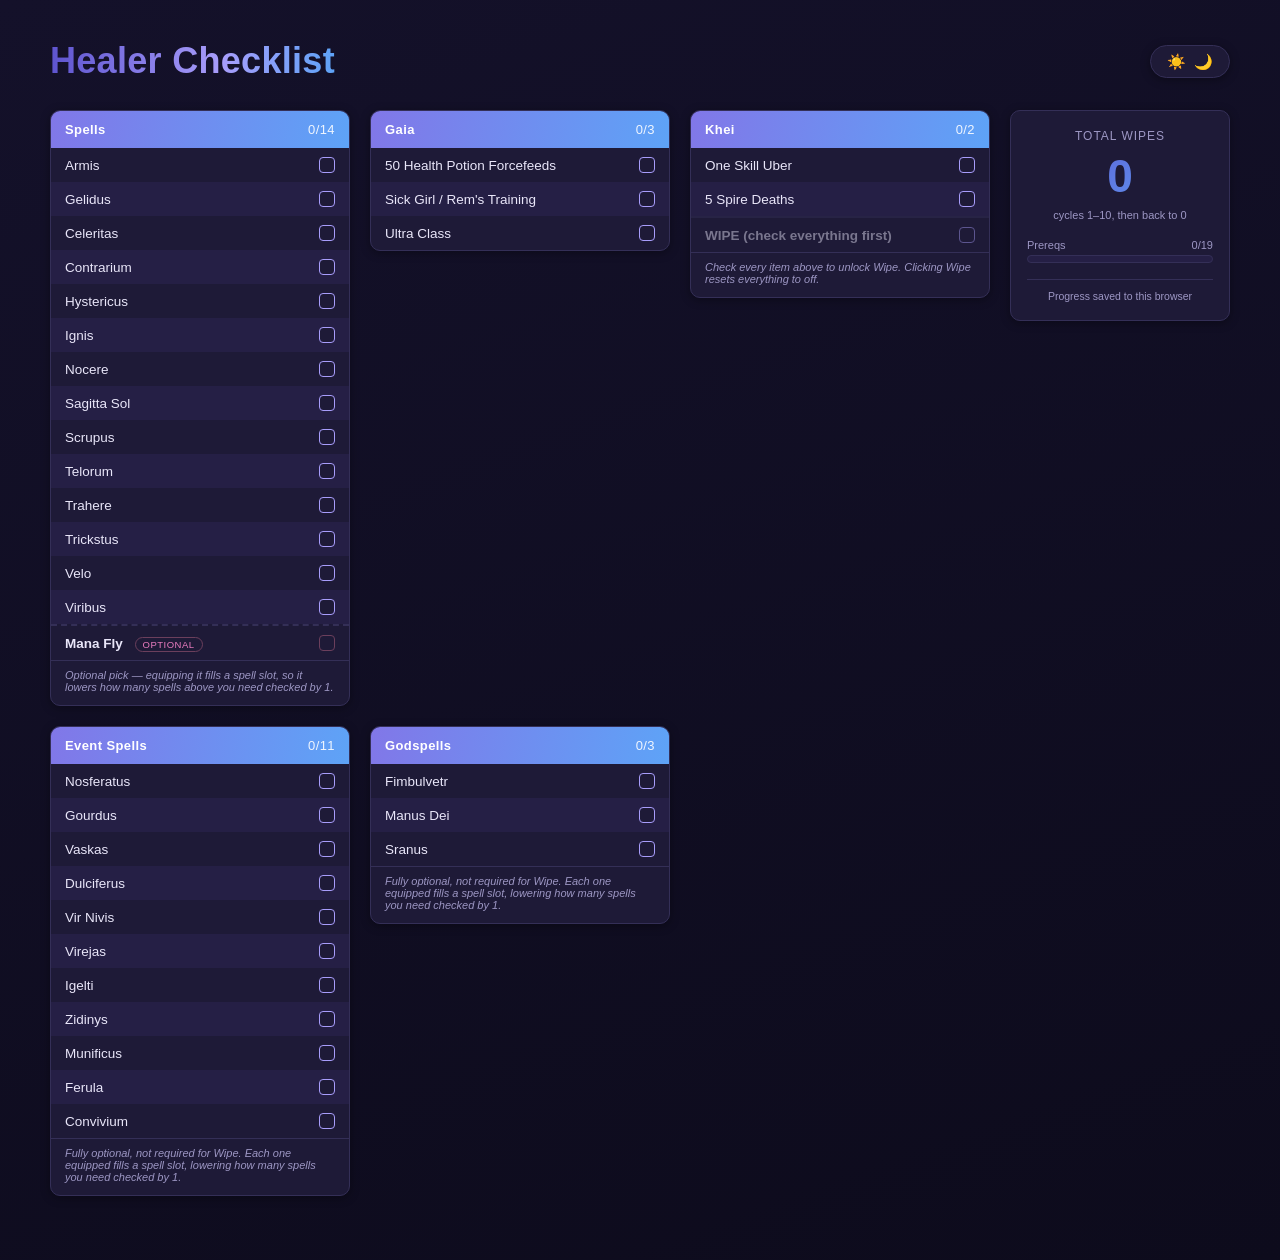
==== commit a076c4b0: "Update index.html" ====
--- a/index.html
+++ b/index.html
@@ -19,8 +19,9 @@
 <div class="page">
   <div class="top-bar">
     <h1>Healer Checklist</h1>
-    <button id="themeToggle" class="theme-toggle" title="Toggle dark / light mode">
-      <span class="icon">☀️</span><span class="label">Light mode</span>
+    <button id="themeToggle" class="theme-toggle" title="Toggle dark / light mode" aria-label="Toggle dark / light mode">
+      <span class="icon icon-sun">☀️</span>
+      <span class="icon icon-moon">🌙</span>
     </button>
   </div>
   <div class="layout">
@@ -268,24 +269,10 @@
     return document.documentElement.getAttribute("data-theme") || "dark";
   }
 
-  function applyThemeButton(theme){
-    const btn = document.getElementById("themeToggle");
-    const icon = btn.querySelector(".icon");
-    const label = btn.querySelector(".label");
-    if(theme === "dark"){
-      icon.textContent = "☀️";
-      label.textContent = "Light mode";
-    }else{
-      icon.textContent = "🌙";
-      label.textContent = "Dark mode";
-    }
-  }
-
   document.getElementById("themeToggle").addEventListener("click", () => {
     const next = getTheme() === "dark" ? "light" : "dark";
     document.documentElement.setAttribute("data-theme", next);
     try{ localStorage.setItem(THEME_KEY, next); }catch(e){ /* ignore */ }
-    applyThemeButton(next);
   });
 
   function setStatus(text){
@@ -294,7 +281,6 @@
   }
 
   function init(){
-    applyThemeButton(getTheme());
     setStatus("Loading your progress...");
     loadState();
 
--- a/style.css
+++ b/style.css
@@ -1,29 +1,65 @@
-:root{
+:root,
+[data-theme="dark"]{
+  --bg-top: #14112a;
+  --bg-bottom: #0d0b1c;
+  --card-bg: #1e1a37;
+  --card-bg-alt: #241f42;
+  --text: #e9e6f9;
+  --text-muted: #9d97c4;
+  --border: #342f57;
+  --stripe: #251f45;
+  --hover-row: #2c2653;
+  --primary: #8177e8;
+  --primary-dark: #5e54cf;
+  --primary-light: #a89dfb;
+  --accent-blue: #5ea3f7;
+  --gold: #e6bb70;
+  --pink: #ea7cc0;
+  --pink-border: #6b3f5c;
+  --shadow: rgba(0,0,0,0.35);
+}
+[data-theme="light"]{
+  --bg-top: #eef0fb;
+  --bg-bottom: #e7ecfa;
+  --card-bg: #ffffff;
+  --card-bg-alt: #ffffff;
+  --text: #3d3b52;
+  --text-muted: #8d89ab;
+  --border: #e2dff2;
+  --stripe: #f6f5fc;
+  --hover-row: #e9e7fb;
   --primary: #4f46c9;
   --primary-dark: #3c35a0;
   --primary-light: #7b71e0;
   --accent-blue: #2f7fe0;
-  --gray-text: #3d3b52;
-  --stripe: #f6f5fc;
-  --border: #e2dff2;
   --gold: #c8963e;
-  --bg-top: #eef0fb;
-  --bg-bottom: #e7ecfa;
-}
+  --pink: #d1418f;
+  --pink-border: #f0a8c9;
+  --shadow: rgba(79, 70, 201, 0.08);
+}
+
 *{box-sizing:border-box;}
+html{ transition: background .2s ease; }
 body{
   margin:0;
   padding:40px 24px 64px;
   background: linear-gradient(160deg, var(--bg-top), var(--bg-bottom));
   min-height:100vh;
   font-family: 'Segoe UI', 'Helvetica Neue', Arial, sans-serif;
-  color: var(--gray-text);
+  color: var(--text);
   display:flex;
   justify-content:center;
+  transition: background .2s ease, color .2s ease;
 }
 .page{
   width:100%;
   max-width:1180px;
+}
+.top-bar{
+  display:flex;
+  align-items:center;
+  justify-content:space-between;
+  margin-bottom:28px;
 }
 h1{
   background: linear-gradient(90deg, var(--primary-dark), var(--primary-light) 60%, var(--accent-blue));
@@ -32,9 +68,27 @@
   color: transparent;
   font-size:36px;
   font-weight:700;
-  margin:0 0 28px 4px;
+  margin:0;
   letter-spacing:0.3px;
 }
+.theme-toggle{
+  display:flex;
+  align-items:center;
+  gap:8px;
+  background: var(--card-bg);
+  border:1px solid var(--border);
+  color: var(--text);
+  border-radius:999px;
+  padding:8px 16px;
+  font-size:13px;
+  font-weight:600;
+  cursor:pointer;
+  box-shadow: 0 2px 10px var(--shadow);
+  transition: background .2s ease, border-color .2s ease, transform .12s ease;
+}
+.theme-toggle:hover{ transform: translateY(-1px); }
+.theme-toggle .icon{ font-size:15px; line-height:1; }
+
 .layout{
   display:grid;
   grid-template-columns: 1fr 1fr 1fr 220px;
@@ -56,11 +110,12 @@
   }
 }
 .card{
-  background:#fff;
+  background: var(--card-bg);
   border:1px solid var(--border);
   border-radius:10px;
   overflow:hidden;
-  box-shadow: 0 2px 10px rgba(79, 70, 201, 0.08);
+  box-shadow: 0 2px 10px var(--shadow);
+  transition: background .2s ease, border-color .2s ease;
 }
 .card-header{
   background: linear-gradient(100deg, var(--primary), var(--accent-blue));
@@ -73,7 +128,7 @@
   justify-content:space-between;
 }
 .card-header span:last-child{
-  opacity:0.85;
+  opacity:0.9;
   font-weight:normal;
 }
 ul.rows{
@@ -89,19 +144,20 @@
   font-size:13.5px;
   cursor:pointer;
   user-select:none;
+  transition: background .15s ease;
 }
 .row:nth-child(even){ background:var(--stripe); }
-.row:hover{ background:#e9e7fb; }
-.row.checked .label{ color:#9691b8; text-decoration: line-through; }
+.row:hover{ background:var(--hover-row); }
+.row.checked .label{ color: var(--text-muted); text-decoration: line-through; }
 .checkbox{
   width:16px;
   height:16px;
-  border:1.5px solid #b3addd;
+  border:1.5px solid var(--primary-light);
   border-radius:4px;
   flex-shrink:0;
   margin-left:10px;
   position:relative;
-  background:#fff;
+  background: var(--card-bg);
   transition: background .12s ease, border-color .12s ease;
 }
 .row.checked .checkbox{
@@ -124,7 +180,7 @@
   border-top:2px solid var(--border);
   font-weight:bold;
 }
-.wipe-row .label{ color:var(--gray-text); }
+.wipe-row .label{ color: var(--text); }
 .wipe-row.disabled{
   cursor:not-allowed;
   opacity:0.45;
@@ -133,12 +189,12 @@
 .wipe-row.ready .checkbox{
   border-color: var(--gold);
 }
-.wipe-row.ready:hover{ background:#fdf3e2; }
+.wipe-row.ready:hover{ background: color-mix(in srgb, var(--gold) 15%, var(--card-bg)); }
 
 .hint{
   font-size:11px;
   padding:8px 14px 12px;
-  color:#8d89ab;
+  color: var(--text-muted);
   font-style:italic;
   border-top:1px solid var(--border);
 }
@@ -149,11 +205,11 @@
   font-weight:bold;
 }
 .optional-row .checkbox{
-  border-color:#f0a8c9;
+  border-color: var(--pink-border);
 }
 .optional-row.checked .checkbox{
-  background: linear-gradient(135deg, #d1418f, #f0a8c9);
-  border-color:#d1418f;
+  background: linear-gradient(135deg, var(--pink), var(--pink-border));
+  border-color: var(--pink);
 }
 .badge{
   font-style:normal;
@@ -161,8 +217,8 @@
   font-size:9.5px;
   text-transform:uppercase;
   letter-spacing:0.5px;
-  color:#d1418f;
-  border:1px solid #f0a8c9;
+  color: var(--pink);
+  border:1px solid var(--pink-border);
   border-radius:10px;
   padding:1px 7px;
   margin-left:8px;
@@ -170,18 +226,19 @@
 
 /* Counter panel */
 .counter-card{
-  background:#fff;
+  background: var(--card-bg);
   border:1px solid var(--border);
   border-radius:10px;
   padding:18px 16px;
   text-align:center;
-  box-shadow: 0 2px 10px rgba(79, 70, 201, 0.08);
+  box-shadow: 0 2px 10px var(--shadow);
+  transition: background .2s ease, border-color .2s ease;
 }
 .counter-card .cap{
   font-size:12px;
   text-transform:uppercase;
   letter-spacing:1px;
-  color:#8d89ab;
+  color: var(--text-muted);
   margin-bottom:10px;
 }
 .counter-num{
@@ -195,7 +252,7 @@
 }
 .counter-sub{
   font-size:11px;
-  color:#a8a4c4;
+  color: var(--text-muted);
   margin-top:10px;
 }
 .progress-wrap{
@@ -204,7 +261,7 @@
 }
 .progress-label{
   font-size:11px;
-  color:#8d89ab;
+  color: var(--text-muted);
   margin-bottom:4px;
   display:flex;
   justify-content:space-between;
@@ -228,12 +285,12 @@
 .save-status{
   margin-top:16px;
   font-size:10.5px;
-  color:#a8a4c4;
+  color: var(--text-muted);
   border-top:1px solid var(--border);
   padding-top:10px;
 }
 @keyframes flashpop{
   0%{ transform:scale(1); }
-  30%{ transform:scale(1.18); color:var(--gold); }
+  30%{ transform:scale(1.18); color: var(--gold); }
   100%{ transform:scale(1); }
 }
